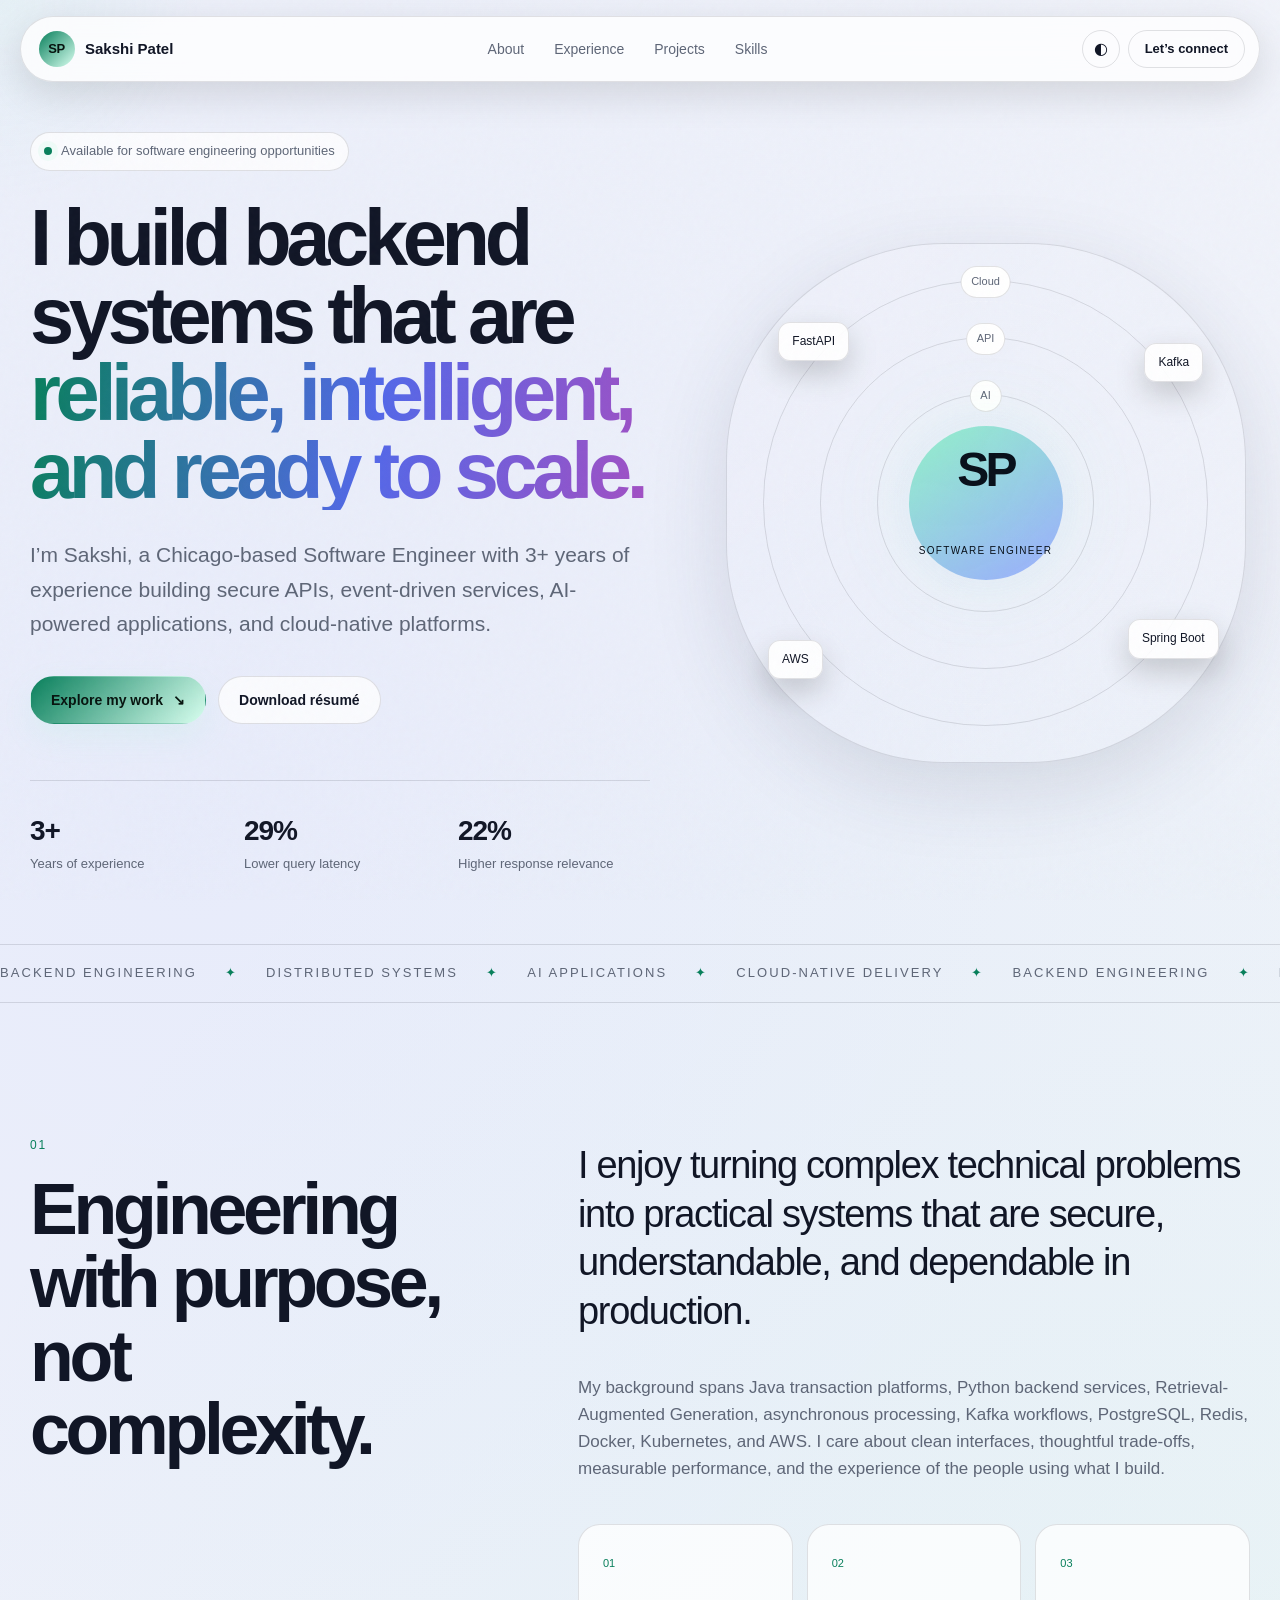
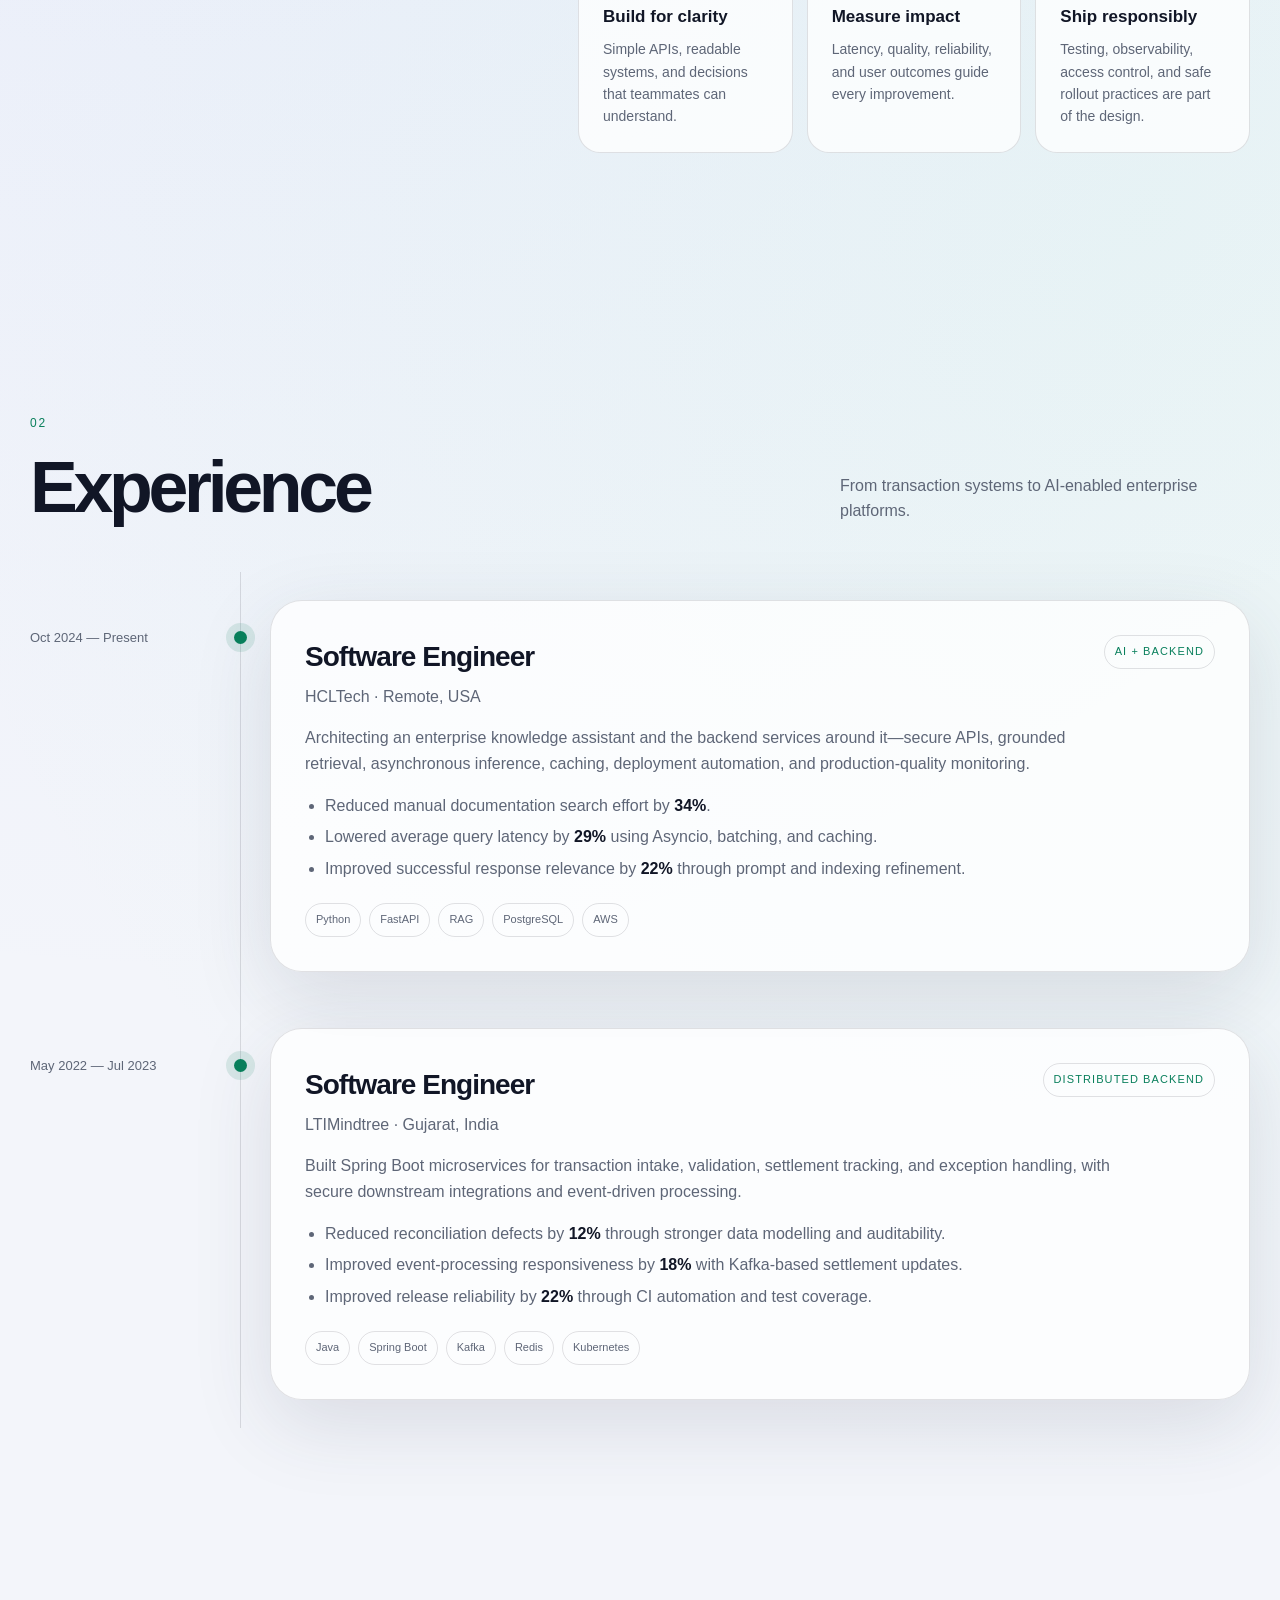
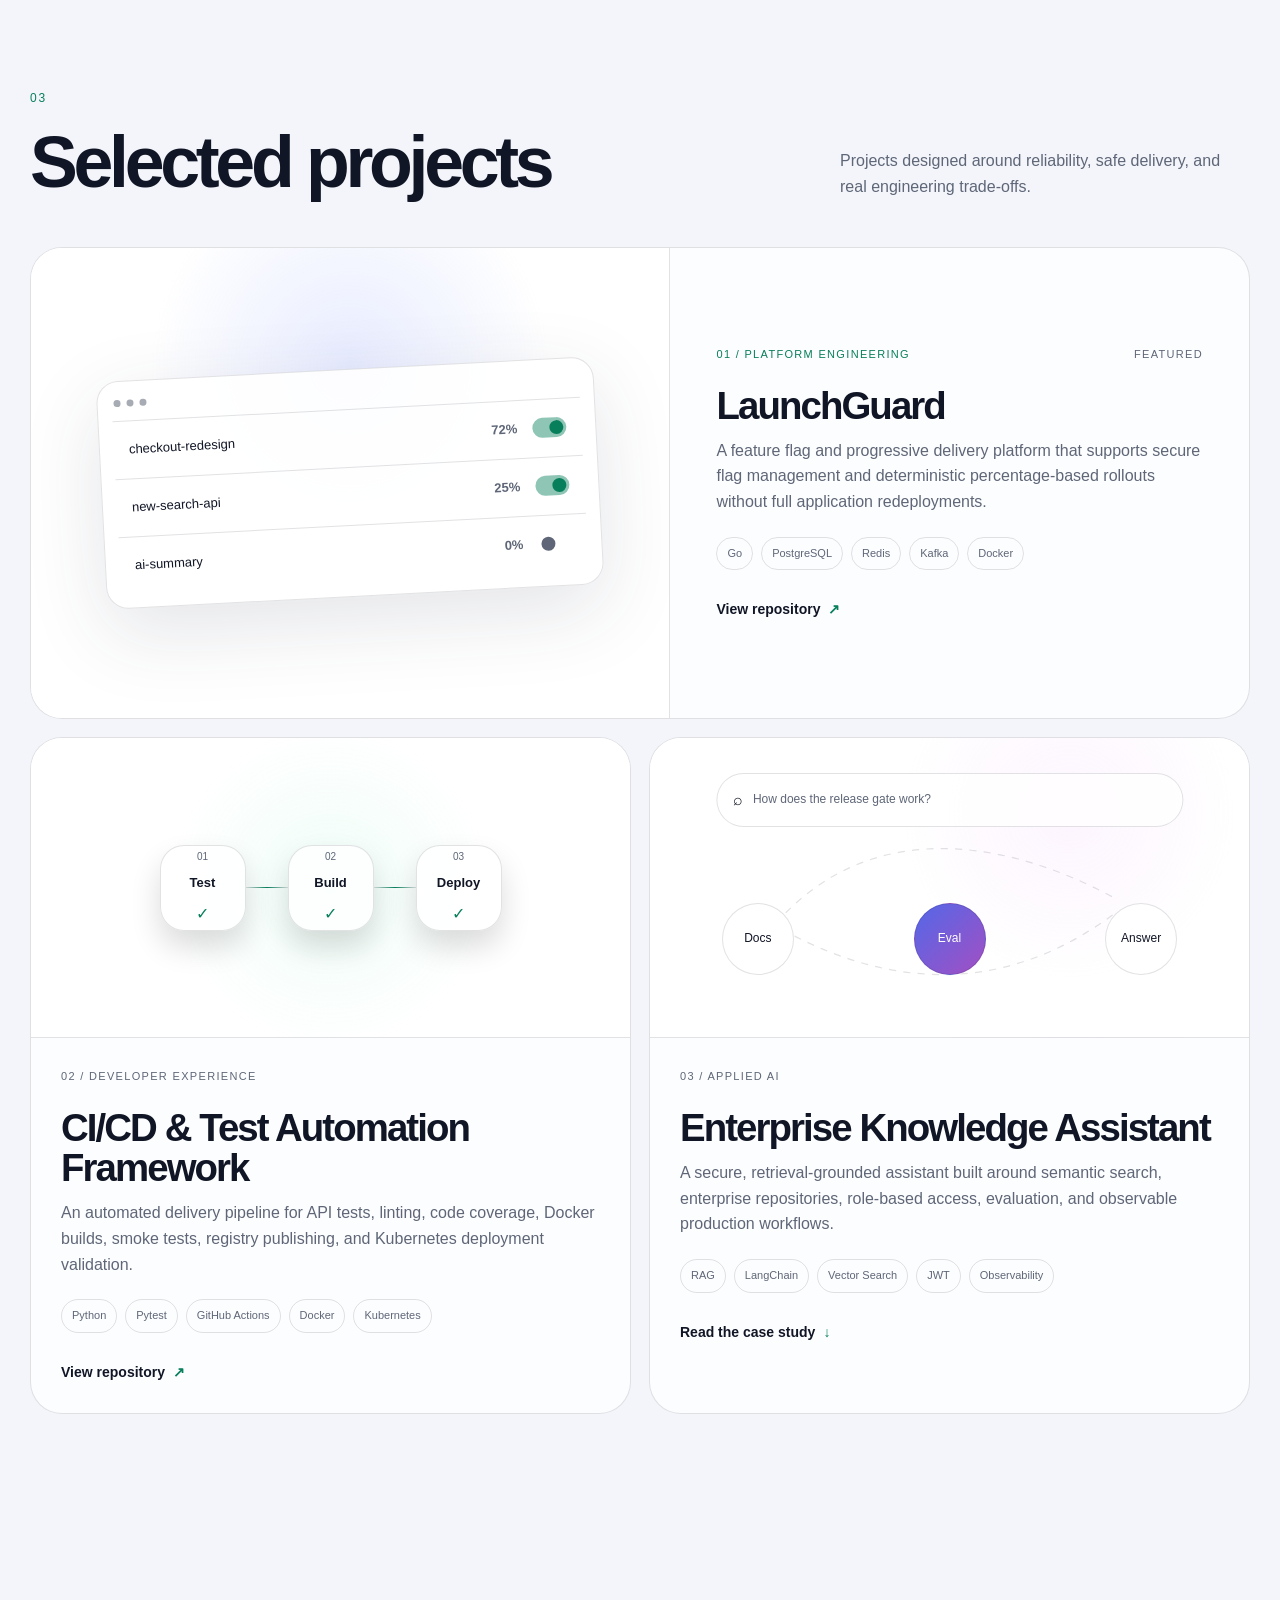
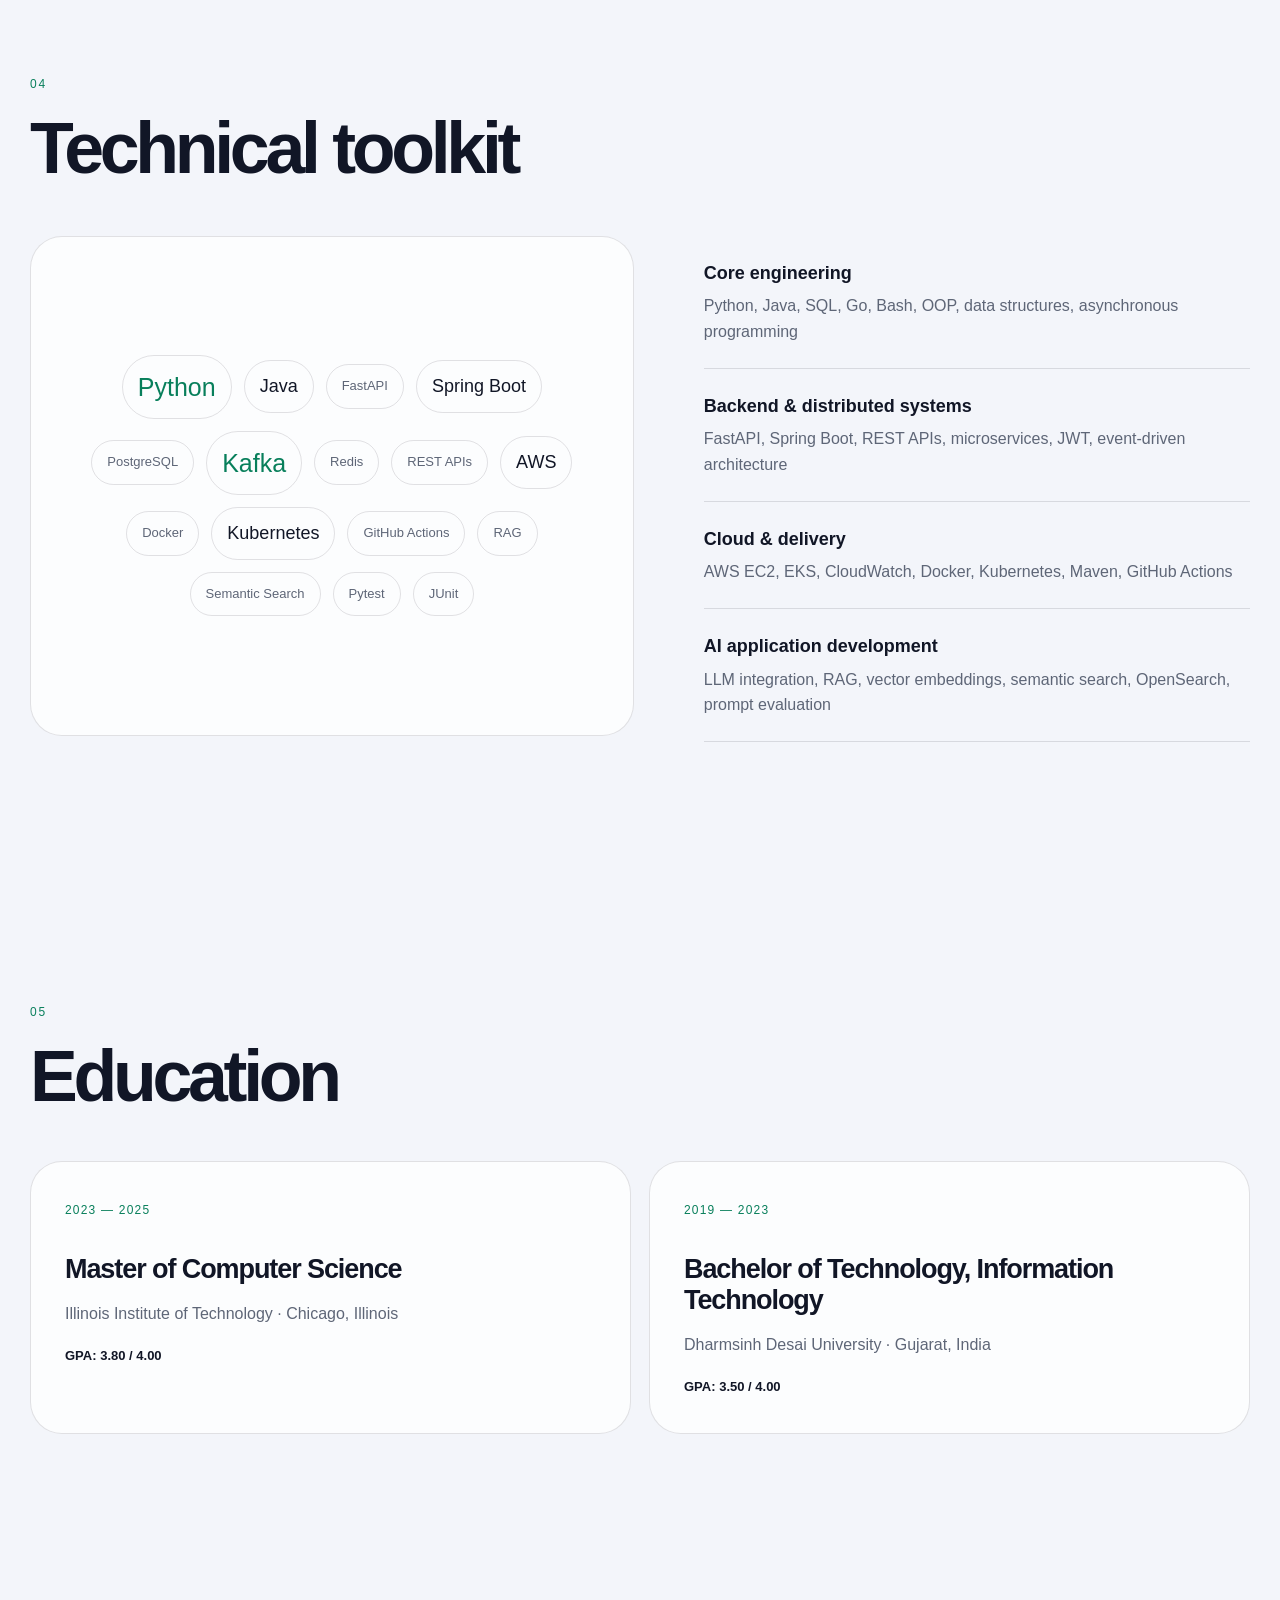
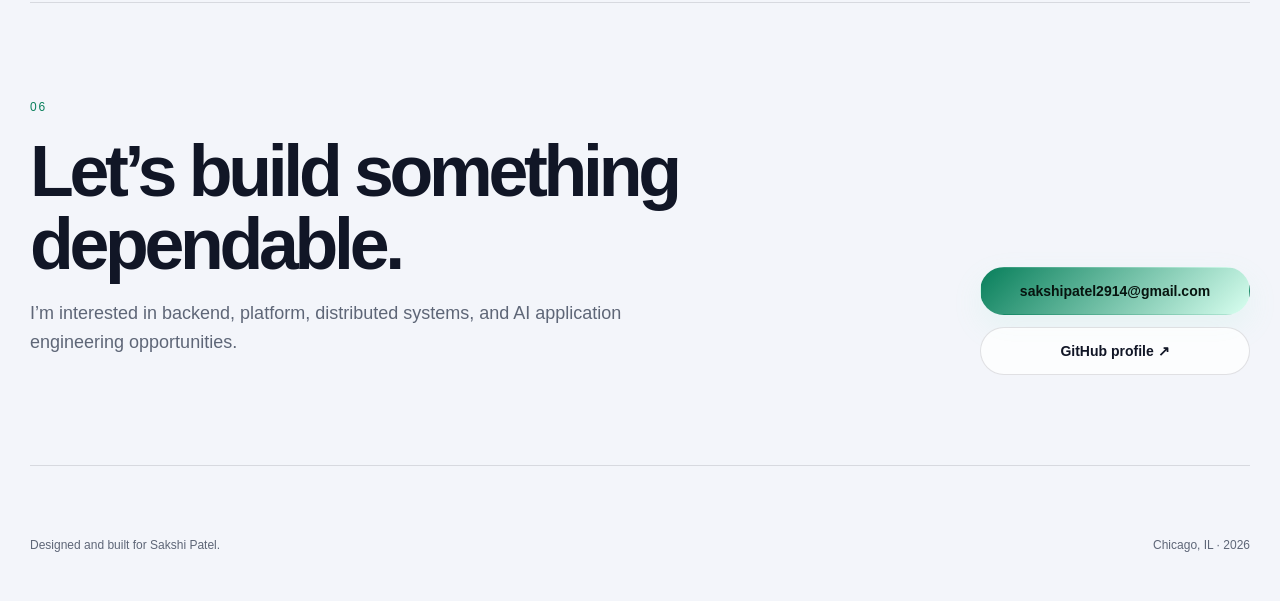
==== sakshi-portfolio/index.html @ 2edeb6d3 "Sakshi Portfolio" ====
<!DOCTYPE html>
<html lang="en">
<head>
  <meta charset="UTF-8" />
  <meta name="viewport" content="width=device-width, initial-scale=1.0" />
  <meta name="description" content="Portfolio of Sakshi Patel — Software Engineer building reliable backend systems, AI-powered applications, and cloud-native platforms." />
  <meta name="theme-color" content="#0b1020" />
  <title>Sakshi Patel | Software Engineer</title>
  <link rel="icon" href="assets/favicon.svg" type="image/svg+xml" />
  <link rel="stylesheet" href="styles.css" />
</head>
<body>
  <div class="noise" aria-hidden="true"></div>
  <div class="cursor-glow" aria-hidden="true"></div>

  <header class="site-header">
    <a class="brand" href="#top" aria-label="Sakshi Patel home">
      <span class="brand-mark">SP</span>
      <span class="brand-text">Sakshi Patel</span>
    </a>

    <nav class="desktop-nav" aria-label="Primary navigation">
      <a href="#about">About</a>
      <a href="#experience">Experience</a>
      <a href="#projects">Projects</a>
      <a href="#skills">Skills</a>
    </nav>

    <div class="header-actions">
      <button class="theme-toggle" type="button" aria-label="Switch theme" title="Switch theme">
        <span aria-hidden="true">◐</span>
      </button>
      <a class="button button-small button-ghost" href="#contact">Let’s connect</a>
      <button class="menu-toggle" type="button" aria-label="Open menu" aria-expanded="false">
        <span></span><span></span>
      </button>
    </div>
  </header>

  <div class="mobile-menu" aria-hidden="true">
    <a href="#about">About</a>
    <a href="#experience">Experience</a>
    <a href="#projects">Projects</a>
    <a href="#skills">Skills</a>
    <a href="#contact">Contact</a>
  </div>

  <main id="top">
    <section class="hero section-shell">
      <div class="hero-copy reveal">
        <div class="eyebrow"><span class="status-dot"></span> Available for software engineering opportunities</div>
        <h1>
          I build backend systems that are
          <span class="gradient-text">reliable, intelligent, and ready to scale.</span>
        </h1>
        <p class="hero-intro">
          I’m Sakshi, a Chicago-based Software Engineer with 3+ years of experience building secure APIs, event-driven services, AI-powered applications, and cloud-native platforms.
        </p>
        <div class="hero-actions">
          <a class="button button-primary" href="#projects">Explore my work <span aria-hidden="true">↘</span></a>
          <a class="button button-secondary" href="assets/Sakshi_Patel_Resume.pdf" download>Download résumé</a>
        </div>
        <div class="hero-meta">
          <div><strong>3+</strong><span>Years of experience</span></div>
          <div><strong>29%</strong><span>Lower query latency</span></div>
          <div><strong>22%</strong><span>Higher response relevance</span></div>
        </div>
      </div>

      <div class="hero-visual reveal" aria-label="Abstract representation of Sakshi's technical focus">
        <div class="orbit-card">
          <div class="orbit orbit-one"><span>API</span></div>
          <div class="orbit orbit-two"><span>AI</span></div>
          <div class="orbit orbit-three"><span>Cloud</span></div>
          <div class="core">
            <span class="core-initials">SP</span>
            <small>Software Engineer</small>
          </div>
          <div class="floating-chip chip-one">FastAPI</div>
          <div class="floating-chip chip-two">Kafka</div>
          <div class="floating-chip chip-three">AWS</div>
          <div class="floating-chip chip-four">Spring Boot</div>
        </div>
      </div>
    </section>

    <section class="marquee" aria-label="Technical strengths">
      <div class="marquee-track">
        <span>BACKEND ENGINEERING</span><i>✦</i><span>DISTRIBUTED SYSTEMS</span><i>✦</i><span>AI APPLICATIONS</span><i>✦</i><span>CLOUD-NATIVE DELIVERY</span><i>✦</i><span>BACKEND ENGINEERING</span><i>✦</i><span>DISTRIBUTED SYSTEMS</span><i>✦</i><span>AI APPLICATIONS</span><i>✦</i><span>CLOUD-NATIVE DELIVERY</span>
      </div>
    </section>

    <section id="about" class="section section-shell about-grid">
      <div class="section-heading reveal">
        <span class="section-number">01</span>
        <h2>Engineering with purpose, not complexity.</h2>
      </div>
      <div class="about-copy reveal">
        <p class="lead">
          I enjoy turning complex technical problems into practical systems that are secure, understandable, and dependable in production.
        </p>
        <p>
          My background spans Java transaction platforms, Python backend services, Retrieval-Augmented Generation, asynchronous processing, Kafka workflows, PostgreSQL, Redis, Docker, Kubernetes, and AWS. I care about clean interfaces, thoughtful trade-offs, measurable performance, and the experience of the people using what I build.
        </p>
        <div class="principles">
          <article>
            <span>01</span>
            <h3>Build for clarity</h3>
            <p>Simple APIs, readable systems, and decisions that teammates can understand.</p>
          </article>
          <article>
            <span>02</span>
            <h3>Measure impact</h3>
            <p>Latency, quality, reliability, and user outcomes guide every improvement.</p>
          </article>
          <article>
            <span>03</span>
            <h3>Ship responsibly</h3>
            <p>Testing, observability, access control, and safe rollout practices are part of the design.</p>
          </article>
        </div>
      </div>
    </section>

    <section id="experience" class="section section-shell">
      <div class="section-heading horizontal reveal">
        <div>
          <span class="section-number">02</span>
          <h2>Experience</h2>
        </div>
        <p>From transaction systems to AI-enabled enterprise platforms.</p>
      </div>

      <div class="timeline">
        <article class="timeline-item reveal">
          <div class="timeline-date">Oct 2024 — Present</div>
          <div class="timeline-node" aria-hidden="true"></div>
          <div class="timeline-card">
            <div class="role-header">
              <div>
                <h3>Software Engineer</h3>
                <p>HCLTech · Remote, USA</p>
              </div>
              <span class="role-type">AI + Backend</span>
            </div>
            <p>
              Architecting an enterprise knowledge assistant and the backend services around it—secure APIs, grounded retrieval, asynchronous inference, caching, deployment automation, and production-quality monitoring.
            </p>
            <ul class="impact-list">
              <li>Reduced manual documentation search effort by <strong>34%</strong>.</li>
              <li>Lowered average query latency by <strong>29%</strong> using Asyncio, batching, and caching.</li>
              <li>Improved successful response relevance by <strong>22%</strong> through prompt and indexing refinement.</li>
            </ul>
            <div class="tags"><span>Python</span><span>FastAPI</span><span>RAG</span><span>PostgreSQL</span><span>AWS</span></div>
          </div>
        </article>

        <article class="timeline-item reveal">
          <div class="timeline-date">May 2022 — Jul 2023</div>
          <div class="timeline-node" aria-hidden="true"></div>
          <div class="timeline-card">
            <div class="role-header">
              <div>
                <h3>Software Engineer</h3>
                <p>LTIMindtree · Gujarat, India</p>
              </div>
              <span class="role-type">Distributed Backend</span>
            </div>
            <p>
              Built Spring Boot microservices for transaction intake, validation, settlement tracking, and exception handling, with secure downstream integrations and event-driven processing.
            </p>
            <ul class="impact-list">
              <li>Reduced reconciliation defects by <strong>12%</strong> through stronger data modelling and auditability.</li>
              <li>Improved event-processing responsiveness by <strong>18%</strong> with Kafka-based settlement updates.</li>
              <li>Improved release reliability by <strong>22%</strong> through CI automation and test coverage.</li>
            </ul>
            <div class="tags"><span>Java</span><span>Spring Boot</span><span>Kafka</span><span>Redis</span><span>Kubernetes</span></div>
          </div>
        </article>
      </div>
    </section>

    <section id="projects" class="section section-shell">
      <div class="section-heading horizontal reveal">
        <div>
          <span class="section-number">03</span>
          <h2>Selected projects</h2>
        </div>
        <p>Projects designed around reliability, safe delivery, and real engineering trade-offs.</p>
      </div>

      <div class="project-grid">
        <article class="project-card featured reveal">
          <div class="project-visual launchguard-visual" aria-hidden="true">
            <div class="flag-panel">
              <div class="mini-header"><span></span><span></span><span></span></div>
              <div class="flag-row"><span>checkout-redesign</span><b>72%</b><i class="toggle on"></i></div>
              <div class="flag-row"><span>new-search-api</span><b>25%</b><i class="toggle on"></i></div>
              <div class="flag-row"><span>ai-summary</span><b>0%</b><i class="toggle"></i></div>
            </div>
          </div>
          <div class="project-content">
            <div class="project-topline"><span>01 / Platform Engineering</span><span>Featured</span></div>
            <h3>LaunchGuard</h3>
            <p>A feature flag and progressive delivery platform that supports secure flag management and deterministic percentage-based rollouts without full application redeployments.</p>
            <div class="tags"><span>Go</span><span>PostgreSQL</span><span>Redis</span><span>Kafka</span><span>Docker</span></div>
            <a class="text-link" href="https://github.com/sakshipatel29/launchguard" target="_blank" rel="noreferrer">View repository <span>↗</span></a>
          </div>
        </article>

        <article class="project-card reveal">
          <div class="project-visual pipeline-visual" aria-hidden="true">
            <div class="pipeline-step"><span>01</span><b>Test</b><i>✓</i></div>
            <div class="pipeline-line"></div>
            <div class="pipeline-step"><span>02</span><b>Build</b><i>✓</i></div>
            <div class="pipeline-line"></div>
            <div class="pipeline-step"><span>03</span><b>Deploy</b><i>✓</i></div>
          </div>
          <div class="project-content">
            <div class="project-topline"><span>02 / Developer Experience</span></div>
            <h3>CI/CD & Test Automation Framework</h3>
            <p>An automated delivery pipeline for API tests, linting, code coverage, Docker builds, smoke tests, registry publishing, and Kubernetes deployment validation.</p>
            <div class="tags"><span>Python</span><span>Pytest</span><span>GitHub Actions</span><span>Docker</span><span>Kubernetes</span></div>
            <a class="text-link" href="https://github.com/sakshipatel29/cicd-test-automation-framework" target="_blank" rel="noreferrer">View repository <span>↗</span></a>
          </div>
        </article>

        <article class="project-card reveal">
          <div class="project-visual knowledge-visual" aria-hidden="true">
            <div class="search-box"><span>⌕</span><p>How does the release gate work?</p></div>
            <div class="knowledge-node n1">Docs</div>
            <div class="knowledge-node n2">Eval</div>
            <div class="knowledge-node n3">Answer</div>
            <svg viewBox="0 0 500 250" preserveAspectRatio="none"><path d="M105 155 C180 70 290 80 390 135"/><path d="M110 160 C210 215 305 210 390 145"/></svg>
          </div>
          <div class="project-content">
            <div class="project-topline"><span>03 / Applied AI</span></div>
            <h3>Enterprise Knowledge Assistant</h3>
            <p>A secure, retrieval-grounded assistant built around semantic search, enterprise repositories, role-based access, evaluation, and observable production workflows.</p>
            <div class="tags"><span>RAG</span><span>LangChain</span><span>Vector Search</span><span>JWT</span><span>Observability</span></div>
            <a class="text-link" href="#experience">Read the case study <span>↓</span></a>
          </div>
        </article>
      </div>
    </section>

    <section id="skills" class="section section-shell">
      <div class="section-heading reveal">
        <span class="section-number">04</span>
        <h2>Technical toolkit</h2>
      </div>
      <div class="skills-layout">
        <div class="skill-cloud reveal" aria-label="Key technologies">
          <span class="skill-xl">Python</span>
          <span class="skill-lg">Java</span>
          <span>FastAPI</span>
          <span class="skill-lg">Spring Boot</span>
          <span>PostgreSQL</span>
          <span class="skill-xl">Kafka</span>
          <span>Redis</span>
          <span>REST APIs</span>
          <span class="skill-lg">AWS</span>
          <span>Docker</span>
          <span class="skill-lg">Kubernetes</span>
          <span>GitHub Actions</span>
          <span>RAG</span>
          <span>Semantic Search</span>
          <span>Pytest</span>
          <span>JUnit</span>
        </div>
        <div class="skill-groups reveal">
          <article><h3>Core engineering</h3><p>Python, Java, SQL, Go, Bash, OOP, data structures, asynchronous programming</p></article>
          <article><h3>Backend & distributed systems</h3><p>FastAPI, Spring Boot, REST APIs, microservices, JWT, event-driven architecture</p></article>
          <article><h3>Cloud & delivery</h3><p>AWS EC2, EKS, CloudWatch, Docker, Kubernetes, Maven, GitHub Actions</p></article>
          <article><h3>AI application development</h3><p>LLM integration, RAG, vector embeddings, semantic search, OpenSearch, prompt evaluation</p></article>
        </div>
      </div>
    </section>

    <section class="section section-shell education-section">
      <div class="section-heading horizontal reveal">
        <div>
          <span class="section-number">05</span>
          <h2>Education</h2>
        </div>
      </div>
      <div class="education-grid">
        <article class="education-card reveal">
          <span>2023 — 2025</span>
          <h3>Master of Computer Science</h3>
          <p>Illinois Institute of Technology · Chicago, Illinois</p>
          <strong>GPA: 3.80 / 4.00</strong>
        </article>
        <article class="education-card reveal">
          <span>2019 — 2023</span>
          <h3>Bachelor of Technology, Information Technology</h3>
          <p>Dharmsinh Desai University · Gujarat, India</p>
          <strong>GPA: 3.50 / 4.00</strong>
        </article>
      </div>
    </section>

    <section id="contact" class="contact-section section-shell reveal">
      <div>
        <span class="section-number">06</span>
        <h2>Let’s build something dependable.</h2>
        <p>I’m interested in backend, platform, distributed systems, and AI application engineering opportunities.</p>
      </div>
      <div class="contact-actions">
        <a class="button button-primary" href="mailto:sakshipatel2914@gmail.com">sakshipatel2914@gmail.com</a>
        <a class="button button-secondary" href="https://github.com/sakshipatel29" target="_blank" rel="noreferrer">GitHub profile ↗</a>
      </div>
    </section>
  </main>

  <footer class="site-footer section-shell">
    <p>Designed and built for Sakshi Patel.</p>
    <p>Chicago, IL · <span id="year"></span></p>
  </footer>

  <script src="script.js"></script>
</body>
</html>
---- sakshi-portfolio/styles.css ----
:root {
  --bg: #080b14;
  --bg-soft: #0d1220;
  --card: rgba(17, 24, 40, 0.72);
  --card-solid: #111827;
  --text: #f5f7fb;
  --muted: #a6afc3;
  --line: rgba(255, 255, 255, 0.11);
  --accent: #8ef0c7;
  --accent-2: #94a7ff;
  --accent-3: #efb7ff;
  --shadow: 0 24px 80px rgba(0, 0, 0, 0.35);
  --radius-lg: 32px;
  --radius-md: 22px;
  --radius-sm: 14px;
  --max-width: 1220px;
}

:root[data-theme="light"] {
  --bg: #f3f5fa;
  --bg-soft: #ffffff;
  --card: rgba(255, 255, 255, 0.76);
  --card-solid: #ffffff;
  --text: #111626;
  --muted: #5e6677;
  --line: rgba(17, 22, 38, 0.12);
  --accent: #087f5b;
  --accent-2: #5368e8;
  --accent-3: #a34fc3;
  --shadow: 0 24px 80px rgba(45, 54, 81, 0.13);
}

* { box-sizing: border-box; }
html { scroll-behavior: smooth; }
body {
  margin: 0;
  background:
    radial-gradient(circle at 15% 12%, rgba(148, 167, 255, 0.12), transparent 28%),
    radial-gradient(circle at 90% 26%, rgba(142, 240, 199, 0.10), transparent 24%),
    var(--bg);
  color: var(--text);
  font-family: Inter, ui-sans-serif, -apple-system, BlinkMacSystemFont, "Segoe UI", sans-serif;
  line-height: 1.6;
  overflow-x: hidden;
  transition: background-color .35s ease, color .35s ease;
}
body.menu-open { overflow: hidden; }
a { color: inherit; text-decoration: none; }
button { font: inherit; }
::selection { background: var(--accent); color: #07140f; }

.noise {
  position: fixed;
  inset: 0;
  pointer-events: none;
  opacity: 0.035;
  z-index: 20;
  background-image: url("data:image/svg+xml,%3Csvg viewBox='0 0 180 180' xmlns='http://www.w3.org/2000/svg'%3E%3Cfilter id='n'%3E%3CfeTurbulence type='fractalNoise' baseFrequency='.9' numOctaves='3' stitchTiles='stitch'/%3E%3C/filter%3E%3Crect width='100%25' height='100%25' filter='url(%23n)' opacity='.7'/%3E%3C/svg%3E");
}
.cursor-glow {
  position: fixed;
  width: 420px;
  height: 420px;
  border-radius: 50%;
  background: radial-gradient(circle, rgba(142, 240, 199, .08), transparent 68%);
  transform: translate(-50%, -50%);
  pointer-events: none;
  z-index: -1;
}
.section-shell { width: min(calc(100% - 48px), var(--max-width)); margin-inline: auto; }
.section { padding: 128px 0; }

.site-header {
  position: fixed;
  top: 16px;
  left: 50%;
  transform: translateX(-50%);
  width: min(calc(100% - 32px), 1240px);
  height: 66px;
  padding: 0 14px 0 18px;
  display: flex;
  align-items: center;
  justify-content: space-between;
  border: 1px solid var(--line);
  background: color-mix(in srgb, var(--bg-soft) 78%, transparent);
  backdrop-filter: blur(20px);
  border-radius: 999px;
  z-index: 100;
  box-shadow: 0 12px 38px rgba(0,0,0,.12);
}
.brand { display: inline-flex; align-items: center; gap: 10px; font-weight: 700; }
.brand-mark {
  width: 36px; height: 36px; display: grid; place-items: center;
  border-radius: 50%; color: #07140f; background: linear-gradient(135deg, var(--accent), #d9fff0);
  font-size: 13px; letter-spacing: -.03em;
}
.brand-text { font-size: 15px; }
.desktop-nav { display: flex; align-items: center; gap: 30px; }
.desktop-nav a { font-size: 14px; color: var(--muted); transition: color .2s ease; }
.desktop-nav a:hover { color: var(--text); }
.header-actions { display: flex; align-items: center; gap: 8px; }
.theme-toggle, .menu-toggle {
  border: 0; color: var(--text); background: transparent; cursor: pointer;
}
.theme-toggle { width: 38px; height: 38px; border-radius: 50%; border: 1px solid var(--line); }
.menu-toggle { display: none; width: 42px; height: 42px; border-radius: 50%; position: relative; }
.menu-toggle span { position: absolute; width: 17px; height: 1.5px; background: var(--text); left: 12px; transition: .25s ease; }
.menu-toggle span:first-child { top: 17px; }
.menu-toggle span:last-child { top: 23px; }
.menu-open .menu-toggle span:first-child { top: 20px; transform: rotate(45deg); }
.menu-open .menu-toggle span:last-child { top: 20px; transform: rotate(-45deg); }
.mobile-menu {
  display: none;
  position: fixed;
  inset: 0;
  padding: 120px 28px 40px;
  background: color-mix(in srgb, var(--bg) 96%, transparent);
  backdrop-filter: blur(18px);
  z-index: 90;
  flex-direction: column;
  gap: 18px;
  opacity: 0;
  pointer-events: none;
  transition: opacity .25s ease;
}
.mobile-menu a { font-size: clamp(30px, 8vw, 48px); font-weight: 650; letter-spacing: -.04em; }
.menu-open .mobile-menu { opacity: 1; pointer-events: auto; }

.button {
  display: inline-flex; align-items: center; justify-content: center; gap: 10px;
  min-height: 48px; padding: 0 20px; border-radius: 999px; font-size: 14px; font-weight: 700;
  border: 1px solid transparent; transition: transform .25s ease, background .25s ease, border-color .25s ease;
}
.button:hover { transform: translateY(-2px); }
.button-small { min-height: 38px; padding: 0 16px; font-size: 13px; }
.button-primary { color: #07140f; background: linear-gradient(135deg, var(--accent), #d9fff0); box-shadow: 0 12px 30px rgba(142, 240, 199, .13); }
.button-secondary { border-color: var(--line); background: var(--card); }
.button-secondary:hover, .button-ghost:hover { border-color: color-mix(in srgb, var(--accent) 55%, var(--line)); }
.button-ghost { border-color: var(--line); }

.hero {
  min-height: 100vh;
  display: grid;
  grid-template-columns: 1.08fr .92fr;
  align-items: center;
  gap: 70px;
  padding-top: 132px;
  padding-bottom: 70px;
}
.eyebrow {
  display: inline-flex; align-items: center; gap: 9px; margin-bottom: 28px;
  font-size: 13px; color: var(--muted); border: 1px solid var(--line); border-radius: 999px; padding: 8px 13px;
  background: var(--card);
}
.status-dot { width: 8px; height: 8px; border-radius: 50%; background: var(--accent); box-shadow: 0 0 0 6px rgba(142, 240, 199, .10); }
.hero h1 { margin: 0; max-width: 780px; font-size: clamp(54px, 6.2vw, 92px); line-height: .98; letter-spacing: -.067em; font-weight: 650; }
.gradient-text { display: block; background: linear-gradient(100deg, var(--accent), var(--accent-2) 55%, var(--accent-3)); -webkit-background-clip: text; background-clip: text; color: transparent; }
.hero-intro { max-width: 670px; margin: 28px 0 0; font-size: clamp(17px, 1.8vw, 21px); line-height: 1.65; color: var(--muted); }
.hero-actions { display: flex; gap: 12px; flex-wrap: wrap; margin-top: 34px; }
.hero-meta { display: grid; grid-template-columns: repeat(3, 1fr); gap: 22px; max-width: 620px; margin-top: 56px; padding-top: 28px; border-top: 1px solid var(--line); }
.hero-meta div { display: flex; flex-direction: column; }
.hero-meta strong { font-size: 28px; letter-spacing: -.04em; }
.hero-meta span { color: var(--muted); font-size: 13px; }
.hero-visual { display: grid; place-items: center; }
.orbit-card {
  position: relative;
  width: min(42vw, 520px);
  aspect-ratio: 1;
  border-radius: 42%;
  background:
    radial-gradient(circle at center, rgba(148, 167, 255, .14), transparent 27%),
    linear-gradient(145deg, rgba(255,255,255,.065), rgba(255,255,255,.015));
  border: 1px solid var(--line);
  box-shadow: var(--shadow);
  isolation: isolate;
}
.orbit-card::after {
  content: ""; position: absolute; inset: 11%; border-radius: 50%; border: 1px dashed rgba(255,255,255,.13); animation: spin 24s linear infinite;
}
.core {
  position: absolute; inset: 50% auto auto 50%; transform: translate(-50%, -50%);
  width: 154px; aspect-ratio: 1; border-radius: 50%; display: grid; place-items: center;
  background: linear-gradient(145deg, rgba(142,240,199,.95), rgba(148,167,255,.92)); color: #08101a;
  box-shadow: 0 0 80px rgba(142,240,199,.15); z-index: 3; text-align: center;
}
.core-initials { display: block; font-size: 48px; line-height: .9; font-weight: 800; letter-spacing: -.08em; }
.core small { display: block; font-size: 10px; margin-top: 9px; text-transform: uppercase; letter-spacing: .13em; }
.orbit { position: absolute; border: 1px solid var(--line); border-radius: 50%; inset: 18%; animation: spin 14s linear infinite; }
.orbit span {
  position: absolute; top: -15px; left: 50%; transform: translateX(-50%); padding: 6px 10px;
  border-radius: 999px; background: var(--card-solid); border: 1px solid var(--line); font-size: 11px; color: var(--muted);
}
.orbit-two { inset: 29%; animation-duration: 10s; animation-direction: reverse; }
.orbit-three { inset: 7%; animation-duration: 20s; }
.floating-chip {
  position: absolute; z-index: 4; padding: 9px 13px; background: color-mix(in srgb, var(--card-solid) 90%, transparent);
  border: 1px solid var(--line); border-radius: 12px; font-size: 12px; box-shadow: 0 12px 30px rgba(0,0,0,.18); animation: float 4.2s ease-in-out infinite;
}
.chip-one { top: 15%; left: 10%; }
.chip-two { top: 19%; right: 8%; animation-delay: -.7s; }
.chip-three { bottom: 16%; left: 8%; animation-delay: -1.4s; }
.chip-four { right: 5%; bottom: 20%; animation-delay: -2.1s; }
@keyframes spin { to { transform: rotate(360deg); } }
@keyframes float { 50% { transform: translateY(-10px); } }

.marquee { border-top: 1px solid var(--line); border-bottom: 1px solid var(--line); overflow: hidden; padding: 18px 0; }
.marquee-track { width: max-content; display: flex; align-items: center; gap: 28px; animation: marquee 28s linear infinite; font-size: 13px; letter-spacing: .16em; color: var(--muted); }
.marquee-track i { color: var(--accent); font-style: normal; }
@keyframes marquee { to { transform: translateX(-50%); } }

.section-heading { max-width: 620px; }
.section-heading.horizontal { max-width: none; display: flex; justify-content: space-between; gap: 40px; align-items: end; margin-bottom: 48px; }
.section-heading.horizontal p { margin: 0; max-width: 410px; color: var(--muted); }
.section-number { display: inline-flex; margin-bottom: 18px; color: var(--accent); font-size: 12px; letter-spacing: .16em; }
.section h2, .contact-section h2 { margin: 0; font-size: clamp(42px, 5.6vw, 76px); line-height: 1.02; letter-spacing: -.06em; font-weight: 620; }
.about-grid { display: grid; grid-template-columns: .8fr 1.2fr; gap: 100px; }
.about-copy { padding-top: 10px; }
.about-copy .lead { margin-top: 0; font-size: clamp(24px, 3vw, 38px); line-height: 1.28; letter-spacing: -.035em; color: var(--text); }
.about-copy > p:not(.lead) { font-size: 17px; color: var(--muted); max-width: 720px; }
.principles { display: grid; grid-template-columns: repeat(3, 1fr); gap: 14px; margin-top: 42px; }
.principles article { padding: 24px; background: var(--card); border: 1px solid var(--line); border-radius: var(--radius-md); }
.principles article > span { color: var(--accent); font-size: 11px; }
.principles h3 { margin: 28px 0 8px; font-size: 17px; }
.principles p { margin: 0; color: var(--muted); font-size: 14px; }

.timeline { position: relative; margin-top: 30px; }
.timeline::before { content: ""; position: absolute; top: 0; bottom: 0; left: 210px; width: 1px; background: var(--line); }
.timeline-item { display: grid; grid-template-columns: 180px 60px 1fr; align-items: start; padding: 28px 0; }
.timeline-date { color: var(--muted); font-size: 13px; padding-top: 28px; }
.timeline-node { width: 13px; height: 13px; border-radius: 50%; background: var(--accent); margin: 31px auto 0; box-shadow: 0 0 0 8px color-mix(in srgb, var(--accent) 12%, transparent); z-index: 2; }
.timeline-card { padding: 34px; border: 1px solid var(--line); border-radius: var(--radius-lg); background: var(--card); box-shadow: var(--shadow); }
.role-header { display: flex; justify-content: space-between; gap: 20px; align-items: start; }
.role-header h3 { margin: 0; font-size: 28px; letter-spacing: -.035em; }
.role-header p { margin: 4px 0 0; color: var(--muted); }
.role-type { font-size: 11px; text-transform: uppercase; letter-spacing: .1em; color: var(--accent); border: 1px solid var(--line); border-radius: 999px; padding: 7px 10px; white-space: nowrap; }
.timeline-card > p { color: var(--muted); max-width: 820px; }
.impact-list { padding-left: 20px; color: var(--muted); }
.impact-list li { margin: 6px 0; }
.impact-list strong { color: var(--text); }
.tags { display: flex; flex-wrap: wrap; gap: 8px; margin-top: 22px; }
.tags span { font-size: 11px; color: var(--muted); border: 1px solid var(--line); border-radius: 999px; padding: 7px 10px; }

.project-grid { display: grid; grid-template-columns: 1fr 1fr; gap: 18px; }
.project-card { overflow: hidden; border: 1px solid var(--line); border-radius: var(--radius-lg); background: var(--card); transition: transform .35s ease, border-color .35s ease; }
.project-card:hover { transform: translateY(-6px); border-color: color-mix(in srgb, var(--accent) 42%, var(--line)); }
.project-card.featured { grid-column: 1 / -1; display: grid; grid-template-columns: 1.05fr .95fr; }
.project-visual { min-height: 300px; position: relative; overflow: hidden; border-bottom: 1px solid var(--line); background: var(--bg-soft); }
.featured .project-visual { min-height: 470px; border-bottom: 0; border-right: 1px solid var(--line); }
.project-content { padding: 30px; display: flex; flex-direction: column; align-items: flex-start; }
.featured .project-content { padding: 46px; justify-content: center; }
.project-topline { width: 100%; display: flex; justify-content: space-between; color: var(--accent); font-size: 11px; text-transform: uppercase; letter-spacing: .12em; }
.project-topline span:last-child { color: var(--muted); }
.project-content h3 { margin: 22px 0 12px; font-size: clamp(30px, 3vw, 46px); line-height: 1.05; letter-spacing: -.05em; }
.project-content p { margin: 0; color: var(--muted); }
.text-link { display: inline-flex; gap: 8px; margin-top: 28px; font-size: 14px; font-weight: 700; }
.text-link span { color: var(--accent); }
.launchguard-visual { display: grid; place-items: center; background: radial-gradient(circle at 50% 25%, rgba(148,167,255,.22), transparent 42%), var(--bg-soft); }
.flag-panel { width: 78%; padding: 14px; background: color-mix(in srgb, var(--card-solid) 88%, transparent); border: 1px solid var(--line); border-radius: 22px; box-shadow: var(--shadow); transform: rotate(-3deg); }
.mini-header { display: flex; gap: 6px; padding: 4px 2px 14px; }
.mini-header span { width: 7px; height: 7px; border-radius: 50%; background: var(--muted); opacity: .55; }
.flag-row { display: grid; grid-template-columns: 1fr auto auto; gap: 15px; align-items: center; padding: 18px 15px; border-top: 1px solid var(--line); font-size: 13px; }
.flag-row b { color: var(--muted); }
.toggle { display: block; width: 34px; height: 20px; border-radius: 999px; background: rgba(255,255,255,.12); position: relative; }
.toggle::after { content: ""; position: absolute; width: 14px; height: 14px; border-radius: 50%; left: 3px; top: 3px; background: var(--muted); }
.toggle.on { background: color-mix(in srgb, var(--accent) 45%, transparent); }
.toggle.on::after { left: 17px; background: var(--accent); }
.pipeline-visual { display: flex; align-items: center; justify-content: center; padding: 30px; background: radial-gradient(circle at 50% 50%, rgba(142,240,199,.14), transparent 48%), var(--bg-soft); }
.pipeline-step { width: 86px; aspect-ratio: 1; border: 1px solid var(--line); border-radius: 24px; display: grid; place-items: center; background: var(--card); box-shadow: 0 16px 30px rgba(0,0,0,.14); }
.pipeline-step span { color: var(--muted); font-size: 10px; }
.pipeline-step b { font-size: 13px; }
.pipeline-step i { font-style: normal; color: var(--accent); }
.pipeline-line { width: 42px; height: 1px; background: linear-gradient(90deg, var(--line), var(--accent), var(--line)); }
.knowledge-visual { background: radial-gradient(circle at 70% 25%, rgba(239,183,255,.15), transparent 35%), var(--bg-soft); }
.search-box { position: absolute; top: 35px; left: 50%; transform: translateX(-50%); width: 78%; padding: 13px 16px; display: flex; gap: 10px; align-items: center; background: var(--card); border: 1px solid var(--line); border-radius: 999px; z-index: 2; }
.search-box p { margin: 0; color: var(--muted); font-size: 12px; }
.knowledge-node { position: absolute; top: 55%; width: 72px; aspect-ratio: 1; border-radius: 50%; display: grid; place-items: center; background: var(--card-solid); border: 1px solid var(--line); font-size: 12px; z-index: 2; }
.knowledge-node.n1 { left: 12%; }
.knowledge-node.n2 { left: 50%; transform: translateX(-50%); background: linear-gradient(135deg, var(--accent-2), var(--accent-3)); color: #fff; }
.knowledge-node.n3 { right: 12%; }
.knowledge-visual svg { position: absolute; inset: 0; width: 100%; height: 100%; }
.knowledge-visual path { fill: none; stroke: var(--line); stroke-width: 1; stroke-dasharray: 6 6; }

.skills-layout { display: grid; grid-template-columns: 1.05fr .95fr; gap: 70px; align-items: start; margin-top: 50px; }
.skill-cloud { min-height: 500px; display: flex; align-content: center; justify-content: center; align-items: center; flex-wrap: wrap; gap: 12px; padding: 46px; border-radius: var(--radius-lg); border: 1px solid var(--line); background: var(--card); }
.skill-cloud span { display: inline-flex; padding: 11px 15px; border-radius: 999px; border: 1px solid var(--line); color: var(--muted); font-size: 13px; transition: transform .25s ease, color .25s ease, border-color .25s ease; }
.skill-cloud span:hover { transform: scale(1.05); color: var(--text); border-color: var(--accent); }
.skill-cloud .skill-lg { font-size: 18px; color: var(--text); }
.skill-cloud .skill-xl { font-size: 25px; color: var(--accent); }
.skill-groups article { padding: 23px 0; border-bottom: 1px solid var(--line); }
.skill-groups h3 { margin: 0 0 6px; font-size: 18px; }
.skill-groups p { margin: 0; color: var(--muted); }

.education-grid { display: grid; grid-template-columns: 1fr 1fr; gap: 18px; }
.education-card { padding: 34px; border: 1px solid var(--line); background: var(--card); border-radius: var(--radius-lg); }
.education-card > span { color: var(--accent); font-size: 12px; letter-spacing: .1em; }
.education-card h3 { margin: 32px 0 10px; font-size: 27px; line-height: 1.15; letter-spacing: -.04em; }
.education-card p { color: var(--muted); }
.education-card strong { font-size: 13px; }

.contact-section { margin-top: 40px; margin-bottom: 40px; padding-block: 90px; display: flex; justify-content: space-between; gap: 50px; align-items: end; border-top: 1px solid var(--line); border-bottom: 1px solid var(--line); }
.contact-section h2 { max-width: 760px; }
.contact-section p { max-width: 650px; color: var(--muted); font-size: 18px; }
.contact-actions { display: flex; flex-direction: column; gap: 12px; min-width: 270px; }
.site-footer { padding: 18px 0 34px; display: flex; justify-content: space-between; color: var(--muted); font-size: 12px; }

.reveal { opacity: 0; transform: translateY(24px); transition: opacity .75s ease, transform .75s ease; }
.reveal.visible { opacity: 1; transform: translateY(0); }

@media (prefers-reduced-motion: reduce) {
  *, *::before, *::after { animation-duration: .01ms !important; animation-iteration-count: 1 !important; scroll-behavior: auto !important; transition-duration: .01ms !important; }
  .reveal { opacity: 1; transform: none; }
}

@media (max-width: 980px) {
  .desktop-nav, .header-actions .button-small { display: none; }
  .menu-toggle { display: block; }
  .mobile-menu { display: flex; }
  .hero { grid-template-columns: 1fr; min-height: auto; padding-top: 150px; }
  .hero-visual { margin-top: 20px; }
  .orbit-card { width: min(88vw, 560px); }
  .about-grid { grid-template-columns: 1fr; gap: 48px; }
  .skills-layout { grid-template-columns: 1fr; }
  .project-card.featured { grid-template-columns: 1fr; }
  .featured .project-visual { border-right: 0; border-bottom: 1px solid var(--line); }
  .contact-section { flex-direction: column; align-items: start; }
  .contact-actions { width: 100%; }
}

@media (max-width: 720px) {
  .section-shell { width: min(calc(100% - 28px), var(--max-width)); }
  .section { padding: 88px 0; }
  .site-header { top: 10px; width: calc(100% - 18px); }
  .brand-text { display: none; }
  .hero { padding-top: 125px; padding-bottom: 48px; gap: 42px; }
  .hero h1 { font-size: clamp(47px, 14vw, 72px); }
  .hero-meta { grid-template-columns: 1fr; gap: 12px; }
  .hero-meta div { flex-direction: row; align-items: baseline; gap: 11px; }
  .hero-meta strong { font-size: 22px; }
  .orbit-card { border-radius: 34px; }
  .floating-chip { font-size: 10px; padding: 7px 9px; }
  .core { width: 122px; }
  .core-initials { font-size: 38px; }
  .section-heading.horizontal { align-items: start; flex-direction: column; margin-bottom: 34px; }
  .principles { grid-template-columns: 1fr; }
  .timeline::before { left: 6px; }
  .timeline-item { grid-template-columns: 24px 1fr; }
  .timeline-date { grid-column: 2; padding: 0 0 8px; }
  .timeline-node { grid-column: 1; grid-row: 1 / span 2; width: 11px; height: 11px; margin-top: 5px; }
  .timeline-card { grid-column: 2; padding: 25px; }
  .role-header { flex-direction: column; }
  .project-grid, .education-grid { grid-template-columns: 1fr; }
  .project-card.featured { grid-column: auto; }
  .featured .project-visual { min-height: 330px; }
  .featured .project-content { padding: 30px; }
  .pipeline-step { width: 66px; border-radius: 18px; }
  .pipeline-line { width: 22px; }
  .skill-cloud { min-height: auto; padding: 28px; }
  .contact-section { padding-block: 68px; }
  .site-footer { flex-direction: column; gap: 4px; }
}
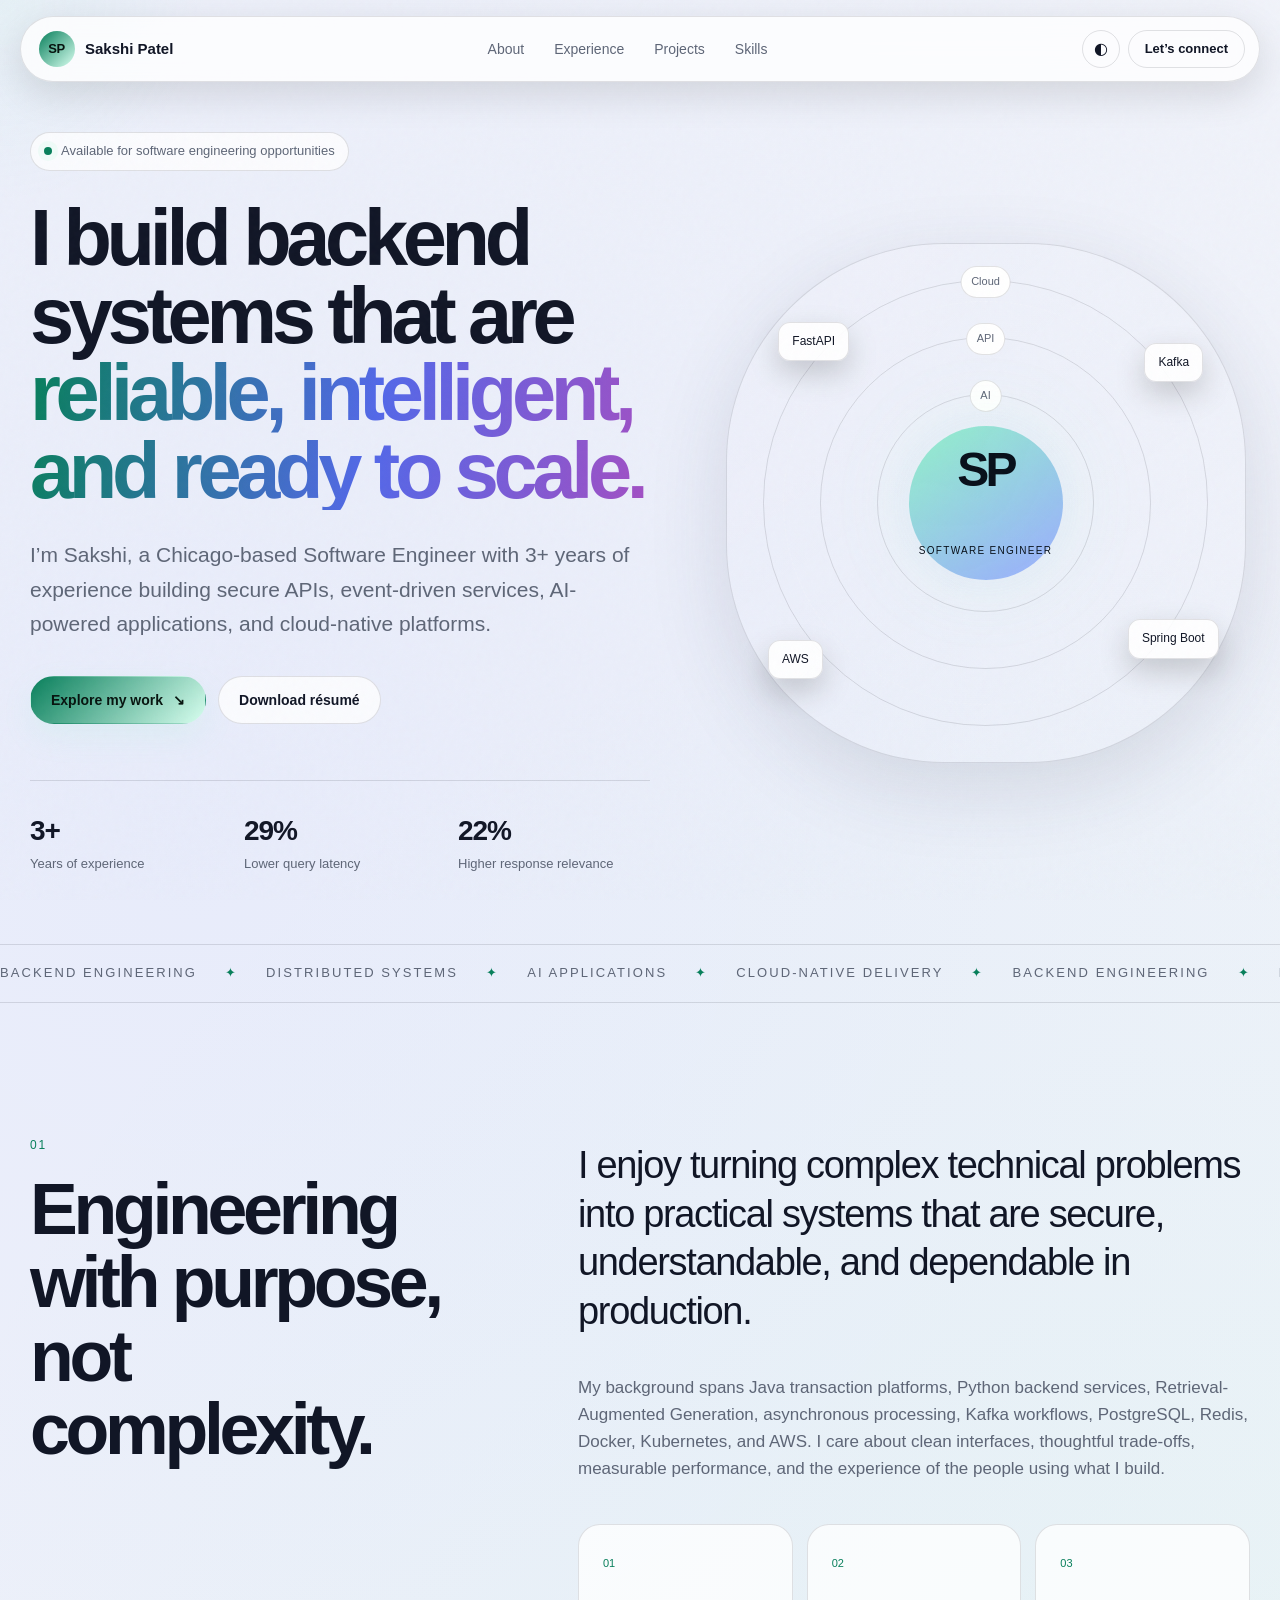
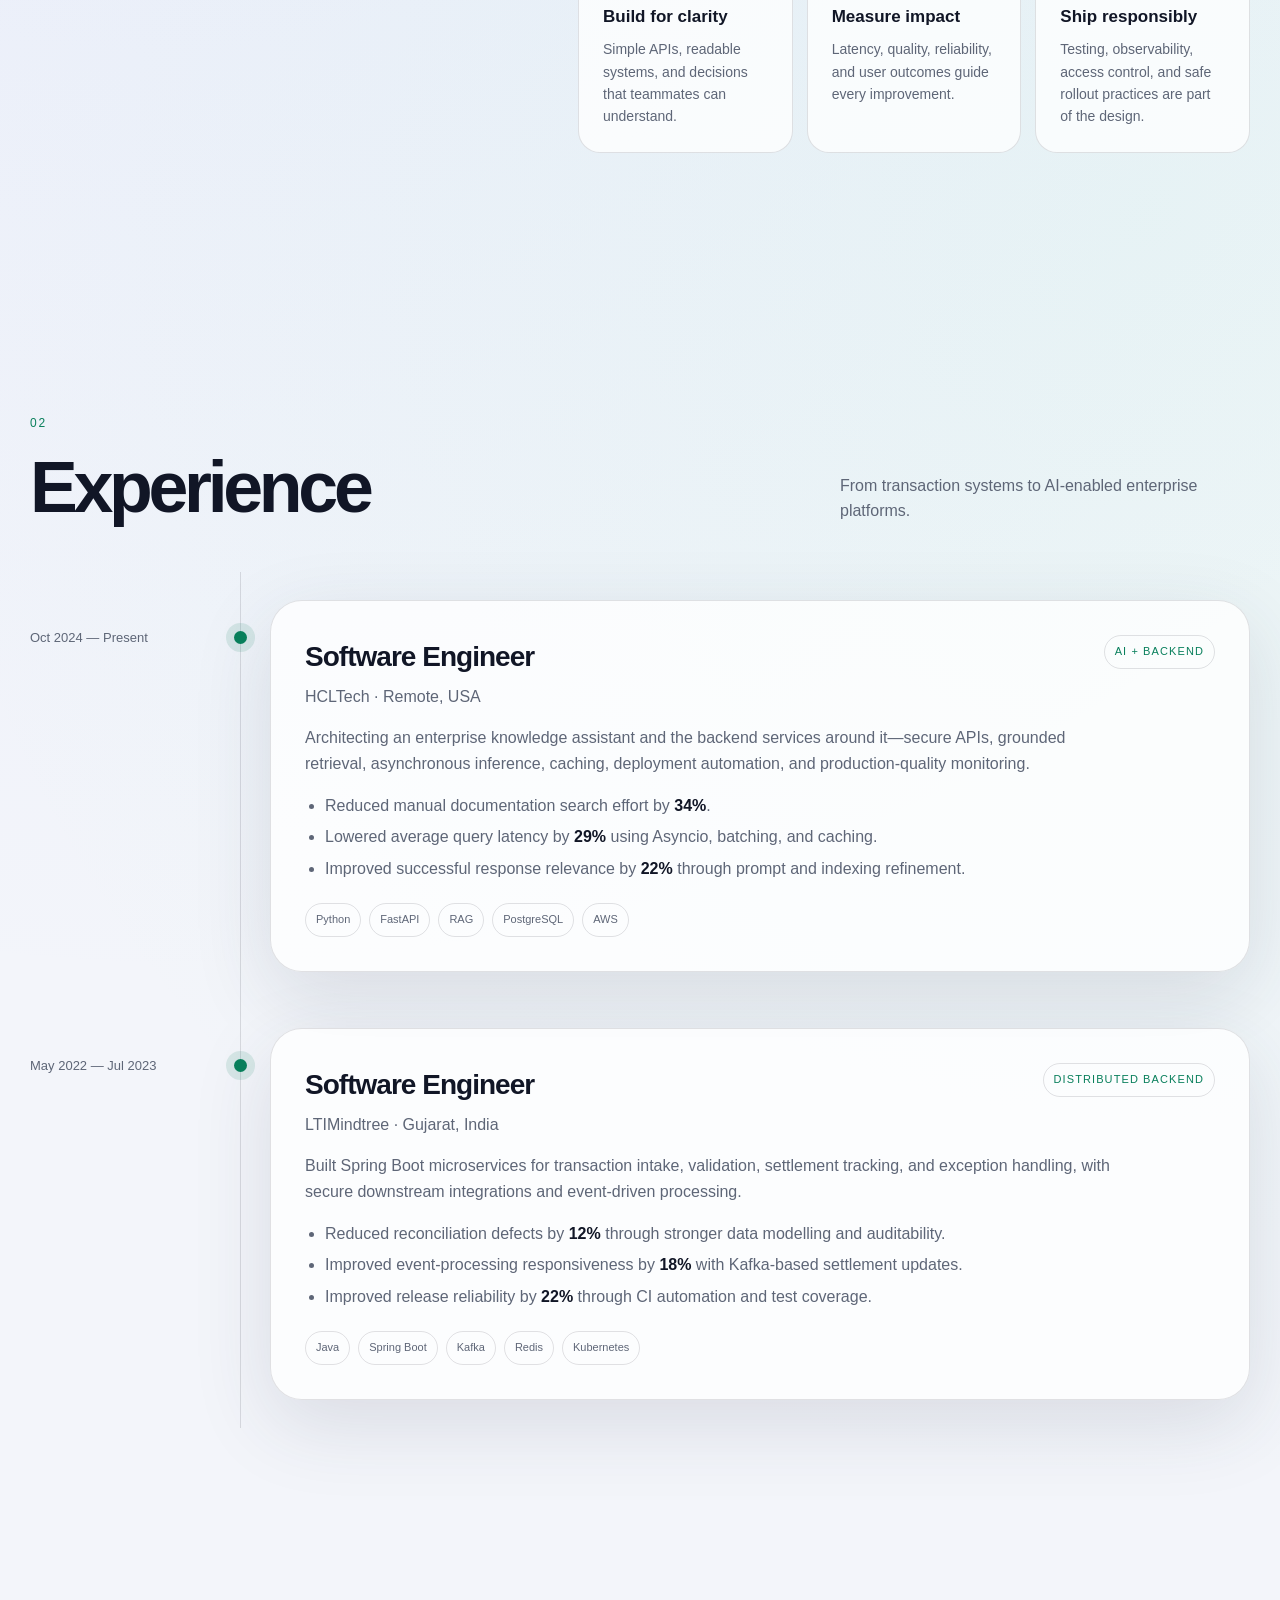
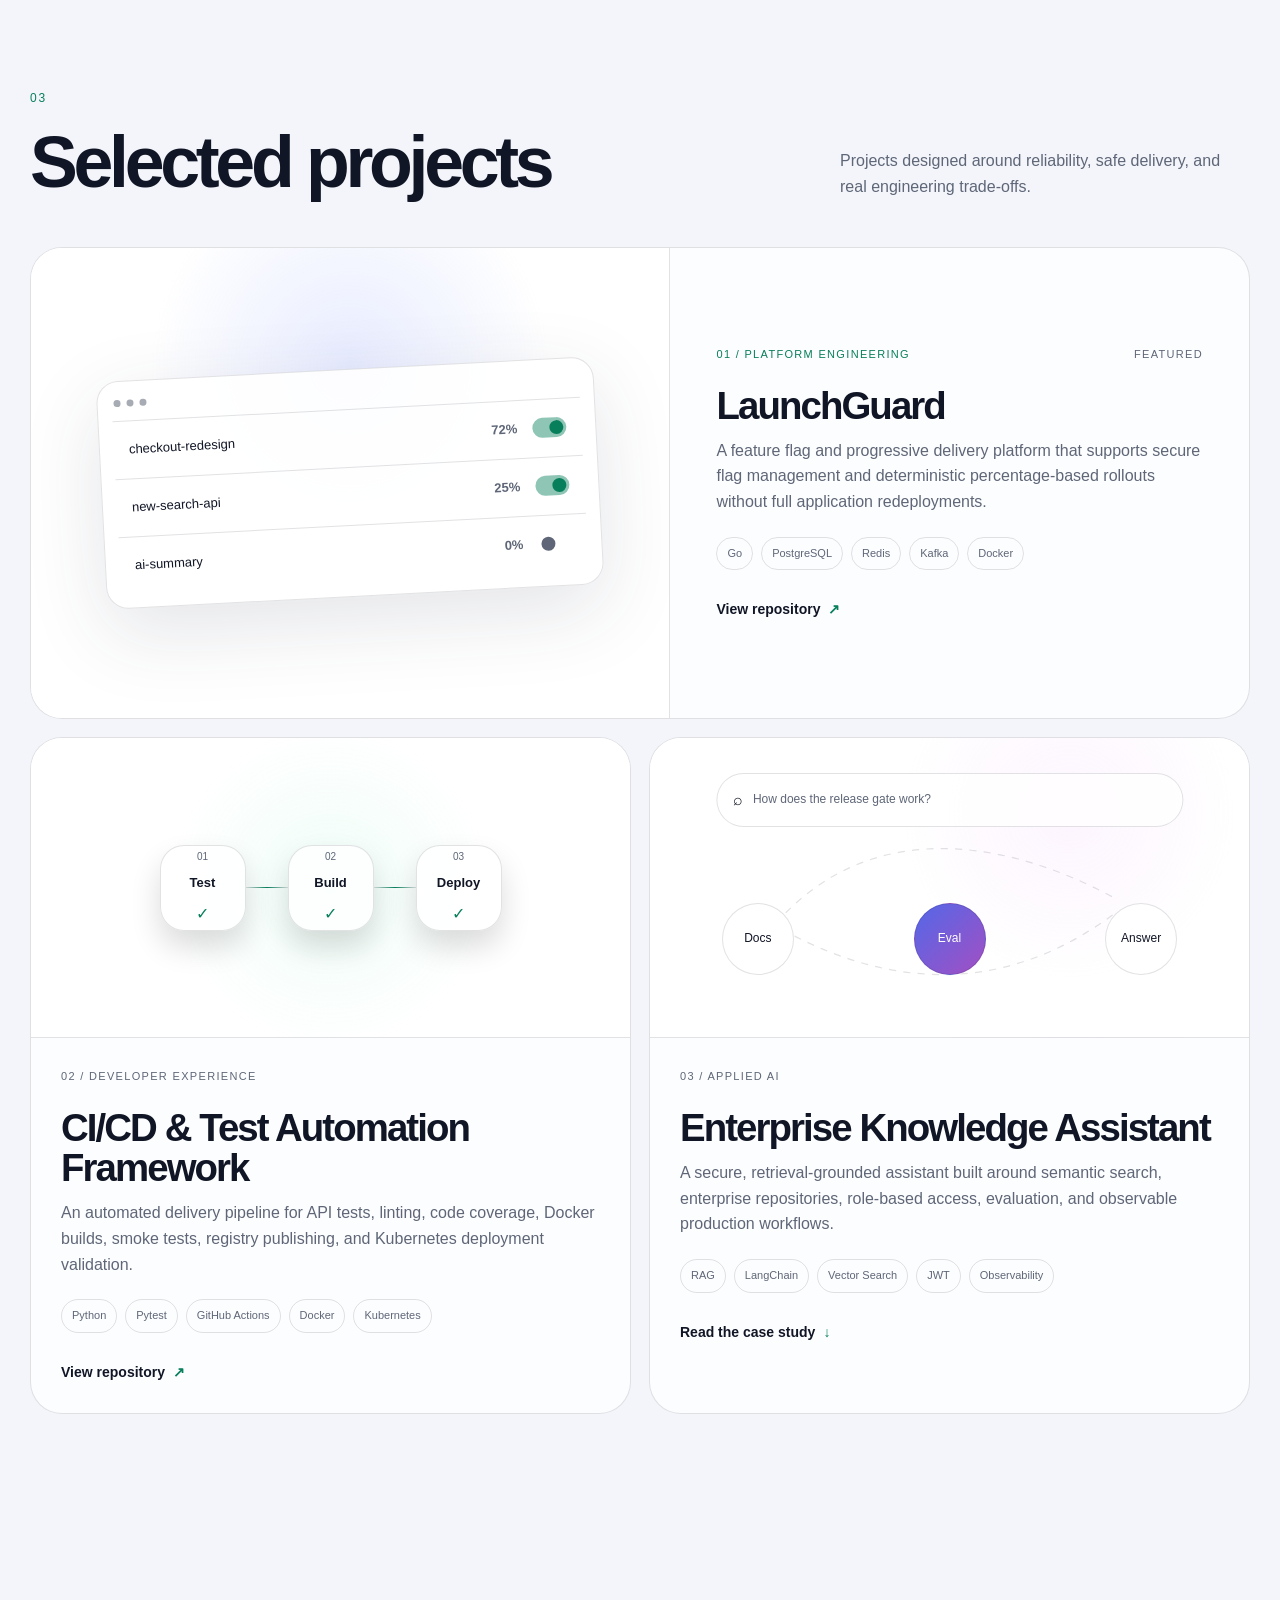
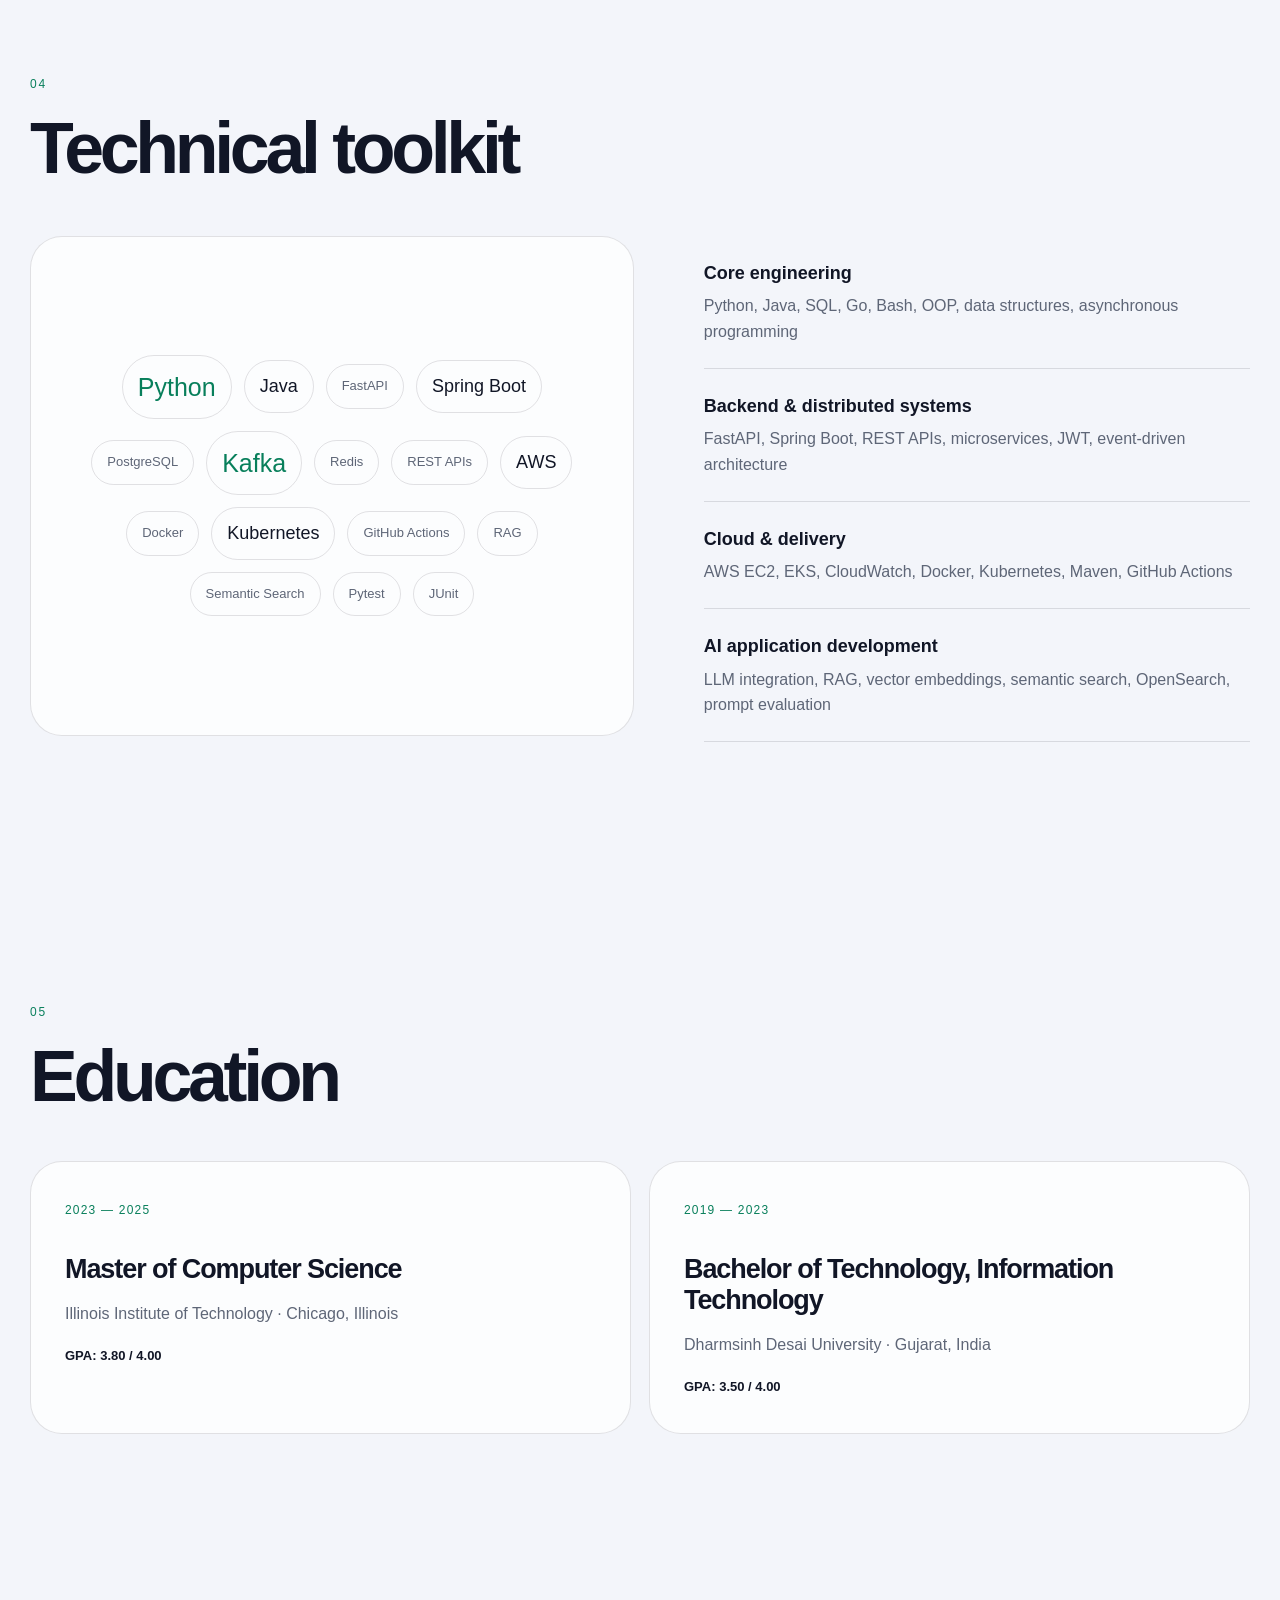
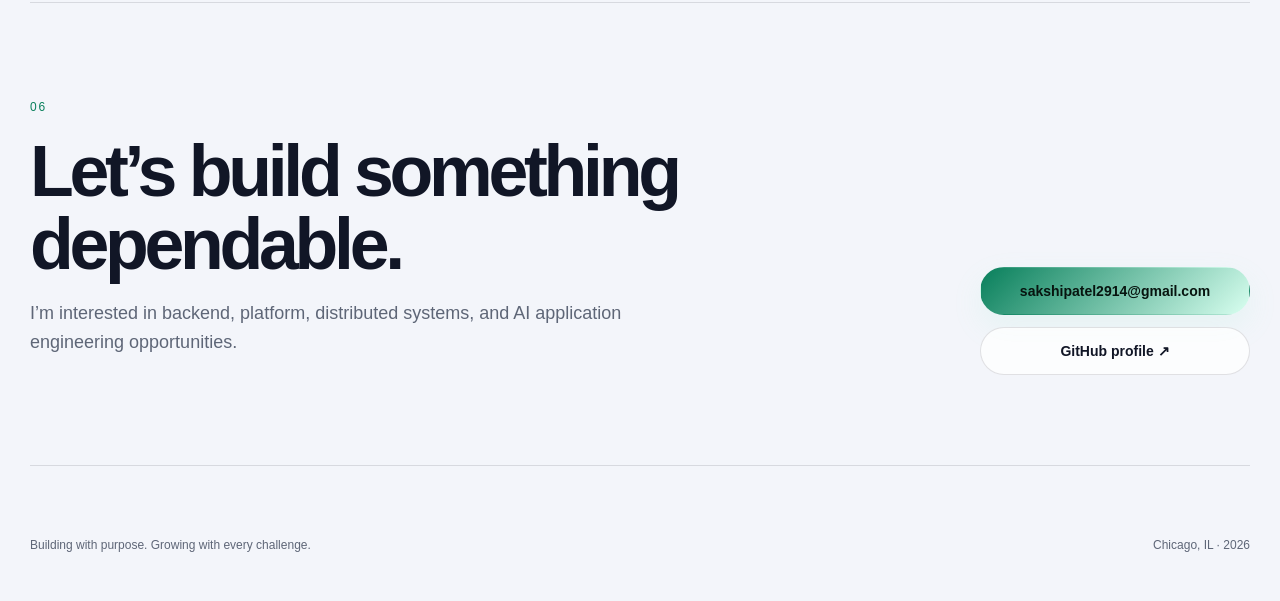
==== commit 7c930a43: "little updates" ====
--- a/sakshi-portfolio/index.html
+++ b/sakshi-portfolio/index.html
@@ -314,7 +314,7 @@
   </main>
 
   <footer class="site-footer section-shell">
-    <p>Designed and built for Sakshi Patel.</p>
+    <p>Building with purpose. Growing with every challenge.</p>
     <p>Chicago, IL · <span id="year"></span></p>
   </footer>
 
